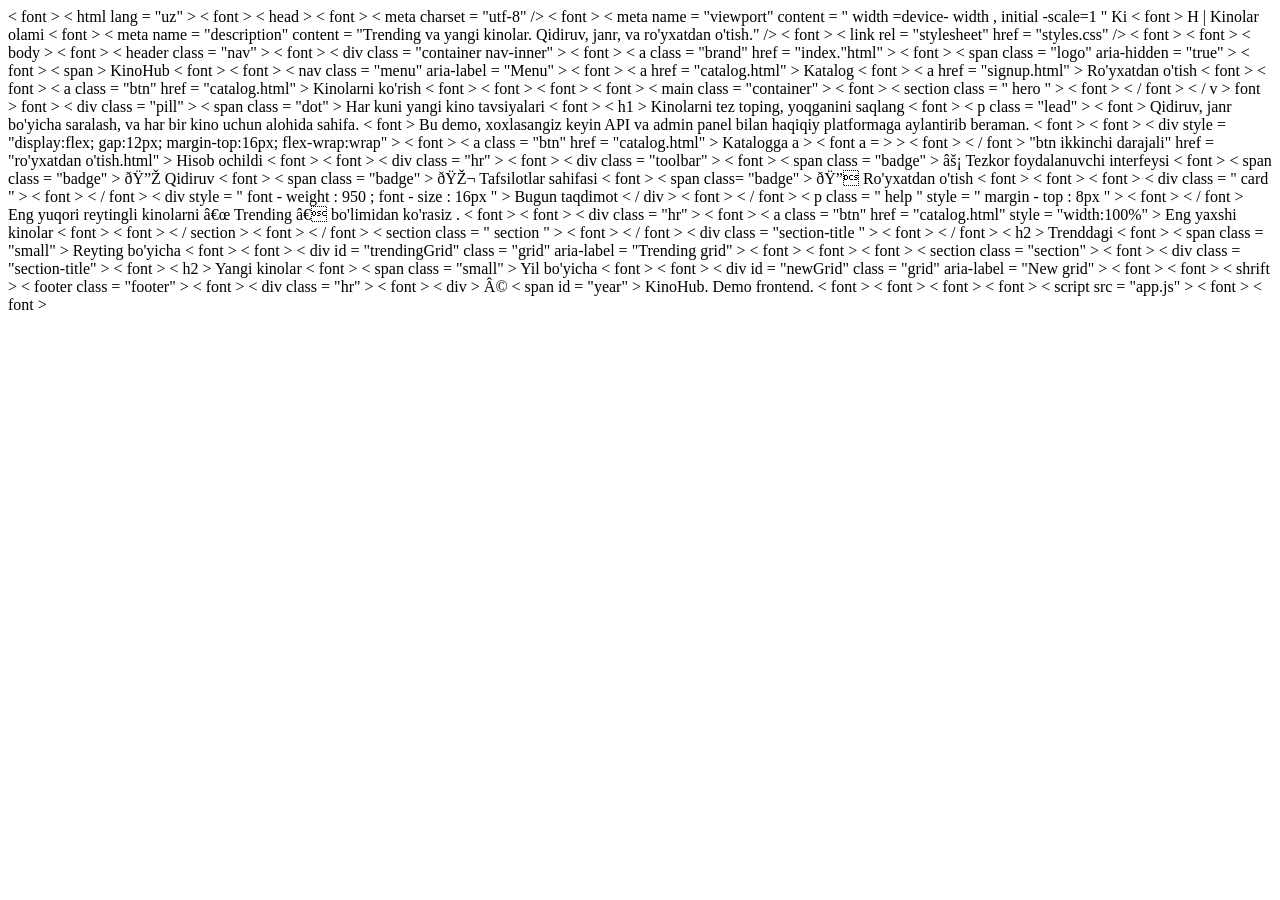
==== index.html @ ac0e9155 "fALJHFljkas" ====
<!doctype html > < font > </ font > 
< html  lang = "uz" > < font > </ font > 
< head > < font > </ font > 
  < meta  charset = "utf-8" /> < font > </ font > 
  < meta  name = "viewport"  content = " width =device- width , initial -scale=1 " Ki < font > 
  H | Kinolar olami </ title > < font > </ font > 
  < meta  name = "description"  content = "Trending va yangi kinolar. Qidiruv, janr, va ro'yxatdan o'tish." /> < font > </ font > 
  < link  rel = "stylesheet"  href = "styles.css" /> < font > </ font > 
</ head > < font > </ font > 
< body > < font > </ font > 
  < header  class = "nav" > < font > </ font > 
    < div  class = "container nav-inner" > < font > </ font > 
      < a  class = "brand"  href = "index."html" > < font > </ font > 
        < span  class = "logo"  aria-hidden = "true" > </ span > < font > </ font > 
        < span > KinoHub </ span> < font > </ font > 
      </ a > < font > </ font > 
      < nav  class = "menu"  aria-label = "Menu" > < font > </ font > 
        < a  href = "catalog.html" > Katalog </ a > < font > </ font > 
        < a  href = "signup.html" > Ro'yxatdan o'tish </ a > < font > </ font > 
      </ nav > < font > </ font > 
      < a  class = "btn"  href = "catalog.html" > Kinolarni ko'rish </ a > < font > </ font > 
    </ div > < font > </ font > 
  </ header > < font > </ font > 
< font > </ font > 
  < main  class = "container" > < font > </ font > 
    < section  class = " hero " > < font > < 
      /  font > < / v > 
        font > </v> font > < div  class = "pill" > < span  class = "dot" > </ span > Har kuni yangi kino tavsiyalari </ div > < font > </ font > 
        < h1 > Kinolarni tez toping, yoqganini saqlang </ h1 > < font > </.font > 
        < p  class = "lead" > < font > </ font > 
          Qidiruv, janr bo'yicha saralash, va har bir kino uchun alohida sahifa. < font > </ font > 
          Bu demo, xoxlasangiz keyin API va admin panel bilan haqiqiy platformaga aylantirib beraman. < font > </ font > 
        </ p > < font > </ font > 
        < div  style = "display:flex; gap:12px; margin-top:16px; flex-wrap:wrap" > < font > </ font > 
          < a  class = "btn"  href = "catalog.html" > Katalogga a > < font a = > > < font > 
          < /  font > "btn ikkinchi darajali"  href = "ro'yxatdan o'tish.html" > Hisob ochildi </ a > < font > </ font > 
        </ div > < font > </ font > 
        < div  class = "hr" > </ div > < font > </ font > 
        < div  class = "toolbar" > < font > </ font > 
          < span  class = "badge" > ⚡ Tezkor foydalanuvchi interfeysi </ span > < font > </ font > 
          < span  class = "badge" > 🔎 Qidiruv </ span > < font > </ font > 
          < span  class = "badge" > 🎬 Tafsilotlar sahifasi </ span > < font > </ font > 
          < span  class= "badge" > 🔐 Ro'yxatdan o'tish </span > < font > </ font > </ div > < font > </ font > < font > </ font > < div class = " card " > < font > 
        < / font > < div style = " 
      font - weight : 950 
; font - size : 16px " > Bugun 
      taqdimot < / div > < font >  < / font > < p class = " help " style = " margin - top : 8px " > < font > < / font > Eng yuqori reytingli kinolarni “ Trending ” bo'limidan ko'rasiz 
          . < font > </ font > </ p > < font > </ font > < div class = "hr" > </ div > < font > </ font > < a class = "btn" href = "catalog.html" style = "width:100%" > Eng yaxshi kinolar </ a > < font > </ font > </ div > < font > </ font > < / section > < font > < / font > < section class = " section " > < font > < / font > < div class = "section-title " > < font > < / font > < h2 >
         
          
        
         
           
      
    

     
       
        Trenddagi </ h2 > < font > </ font > 
        < span  class = "small" > Reyting bo'yicha </ span > < font > </ font > 
      </ div > < font > </ font > 
      < div  id = "trendingGrid"  class = "grid"  aria-label = "Trending grid" > </ div > < font > </ font > 
    </ section > < font > </ font > 
< font > </ font > 
    < section  class = "section" > < font > </ font > 
      < div  class = "section-title" > < font > </ font > 
        < h2 > Yangi kinolar </ h2 > < font > </ font > 
        < span  class = "small" > Yil bo'yicha </ span > < font > </ font > 
      </ div > < font > </ font > 
      < div  id = "newGrid"  class = "grid"  aria-label = "New grid" > </ div > < font > </ font > 
    </ section > < font > </ font > 
< shrift > </ shrift > 
    < footer  <ai=171>class = "footer" > < font > </ font > 
      < div  class = "hr" > </div > < font > </ font > 
      < div > © < span  id = "year" > </ span > KinoHub. Demo frontend. </ div > < font > </ font > 
    </ footer > < font > </ font > 
  </ main > < font > </ font > 
< font > </ font > 
  < script  src = "app.js" > </ script > < font > </ font > 
</ body > < font > </ font > 
</ html >
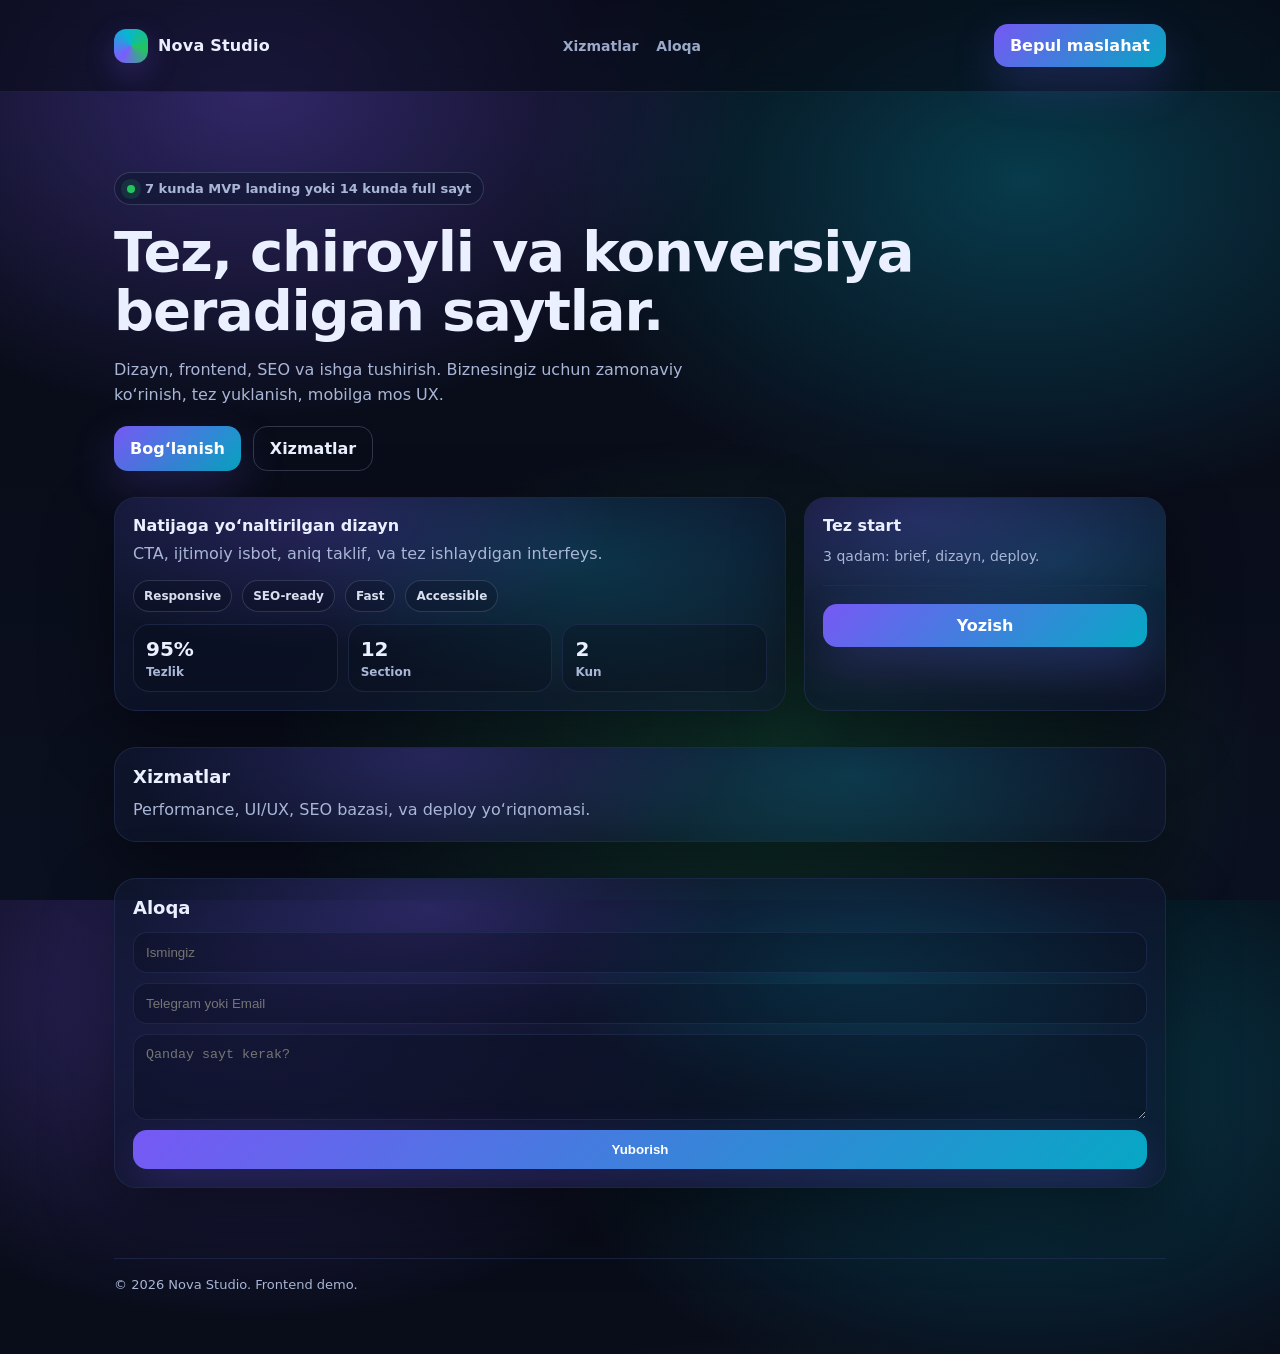
==== commit c0303b24: "sadkhgsdfa" ====
--- a/index.html
+++ b/index.html
@@ -1,81 +1,249 @@
-<!doctype html > < font > </ font > 
-< html  lang = "uz" > < font > </ font > 
-< head > < font > </ font > 
-  < meta  charset = "utf-8" /> < font > </ font > 
-  < meta  name = "viewport"  content = " width =device- width , initial -scale=1 " Ki < font > 
-  H | Kinolar olami </ title > < font > </ font > 
-  < meta  name = "description"  content = "Trending va yangi kinolar. Qidiruv, janr, va ro'yxatdan o'tish." /> < font > </ font > 
-  < link  rel = "stylesheet"  href = "styles.css" /> < font > </ font > 
-</ head > < font > </ font > 
-< body > < font > </ font > 
-  < header  class = "nav" > < font > </ font > 
-    < div  class = "container nav-inner" > < font > </ font > 
-      < a  class = "brand"  href = "index."html" > < font > </ font > 
-        < span  class = "logo"  aria-hidden = "true" > </ span > < font > </ font > 
-        < span > KinoHub </ span> < font > </ font > 
-      </ a > < font > </ font > 
-      < nav  class = "menu"  aria-label = "Menu" > < font > </ font > 
-        < a  href = "catalog.html" > Katalog </ a > < font > </ font > 
-        < a  href = "signup.html" > Ro'yxatdan o'tish </ a > < font > </ font > 
-      </ nav > < font > </ font > 
-      < a  class = "btn"  href = "catalog.html" > Kinolarni ko'rish </ a > < font > </ font > 
-    </ div > < font > </ font > 
-  </ header > < font > </ font > 
-< font > </ font > 
-  < main  class = "container" > < font > </ font > 
-    < section  class = " hero " > < font > < 
-      /  font > < / v > 
-        font > </v> font > < div  class = "pill" > < span  class = "dot" > </ span > Har kuni yangi kino tavsiyalari </ div > < font > </ font > 
-        < h1 > Kinolarni tez toping, yoqganini saqlang </ h1 > < font > </.font > 
-        < p  class = "lead" > < font > </ font > 
-          Qidiruv, janr bo'yicha saralash, va har bir kino uchun alohida sahifa. < font > </ font > 
-          Bu demo, xoxlasangiz keyin API va admin panel bilan haqiqiy platformaga aylantirib beraman. < font > </ font > 
-        </ p > < font > </ font > 
-        < div  style = "display:flex; gap:12px; margin-top:16px; flex-wrap:wrap" > < font > </ font > 
-          < a  class = "btn"  href = "catalog.html" > Katalogga a > < font a = > > < font > 
-          < /  font > "btn ikkinchi darajali"  href = "ro'yxatdan o'tish.html" > Hisob ochildi </ a > < font > </ font > 
-        </ div > < font > </ font > 
-        < div  class = "hr" > </ div > < font > </ font > 
-        < div  class = "toolbar" > < font > </ font > 
-          < span  class = "badge" > ⚡ Tezkor foydalanuvchi interfeysi </ span > < font > </ font > 
-          < span  class = "badge" > 🔎 Qidiruv </ span > < font > </ font > 
-          < span  class = "badge" > 🎬 Tafsilotlar sahifasi </ span > < font > </ font > 
-          < span  class= "badge" > 🔐 Ro'yxatdan o'tish </span > < font > </ font > </ div > < font > </ font > < font > </ font > < div class = " card " > < font > 
-        < / font > < div style = " 
-      font - weight : 950 
-; font - size : 16px " > Bugun 
-      taqdimot < / div > < font >  < / font > < p class = " help " style = " margin - top : 8px " > < font > < / font > Eng yuqori reytingli kinolarni “ Trending ” bo'limidan ko'rasiz 
-          . < font > </ font > </ p > < font > </ font > < div class = "hr" > </ div > < font > </ font > < a class = "btn" href = "catalog.html" style = "width:100%" > Eng yaxshi kinolar </ a > < font > </ font > </ div > < font > </ font > < / section > < font > < / font > < section class = " section " > < font > < / font > < div class = "section-title " > < font > < / font > < h2 >
-         
-          
-        
-         
-           
-      
-    
-
-     
-       
-        Trenddagi </ h2 > < font > </ font > 
-        < span  class = "small" > Reyting bo'yicha </ span > < font > </ font > 
-      </ div > < font > </ font > 
-      < div  id = "trendingGrid"  class = "grid"  aria-label = "Trending grid" > </ div > < font > </ font > 
-    </ section > < font > </ font > 
-< font > </ font > 
-    < section  class = "section" > < font > </ font > 
-      < div  class = "section-title" > < font > </ font > 
-        < h2 > Yangi kinolar </ h2 > < font > </ font > 
-        < span  class = "small" > Yil bo'yicha </ span > < font > </ font > 
-      </ div > < font > </ font > 
-      < div  id = "newGrid"  class = "grid"  aria-label = "New grid" > </ div > < font > </ font > 
-    </ section > < font > </ font > 
-< shrift > </ shrift > 
-    < footer  <ai=171>class = "footer" > < font > </ font > 
-      < div  class = "hr" > </div > < font > </ font > 
-      < div > © < span  id = "year" > </ span > KinoHub. Demo frontend. </ div > < font > </ font > 
-    </ footer > < font > </ font > 
-  </ main > < font > </ font > 
-< font > </ font > 
-  < script  src = "app.js" > </ script > < font > </ font > 
-</ body > < font > </ font > 
-</ html >+<!doctype html>
+<html lang="uz">
+<head>
+  <meta charset="utf-8" />
+  <meta name="viewport" content="width=device-width, initial-scale=1" />
+  <title>Nova Studio | Zamonaviy saytlar va brend dizayn</title>
+  <meta name="description" content="Tez, chiroyli va konversiya beradigan saytlar. Dizayn, frontend, SEO va launch." />
+
+  <style>
+    :root{
+      --bg:#0b1020;
+      --card:#0f1730cc;
+      --text:#eaf0ff;
+      --muted:#a9b6d6;
+      --line:#243155;
+      --a:#7c5cff;
+      --b:#22c55e;
+      --c:#06b6d4;
+      --shadow: 0 24px 70px rgba(0,0,0,.45);
+    }
+    *{box-sizing:border-box}
+    html,body{height:100%}
+    body{
+      margin:0;
+      font-family: ui-sans-serif, system-ui, -apple-system, Segoe UI, Roboto, Arial;
+      color:var(--text);
+      background:
+        radial-gradient(900px 600px at 20% 10%, rgba(124,92,255,.35), transparent 55%),
+        radial-gradient(900px 600px at 80% 20%, rgba(6,182,212,.28), transparent 55%),
+        radial-gradient(900px 600px at 60% 85%, rgba(34,197,94,.22), transparent 55%),
+        linear-gradient(180deg, #070a14, var(--bg));
+      overflow-x:hidden;
+    }
+    a{color:inherit; text-decoration:none}
+    .container{max-width:1100px; margin:0 auto; padding:24px}
+    .nav{
+      position:sticky; top:0; z-index:10;
+      backdrop-filter: blur(14px);
+      background: rgba(7,10,20,.55);
+      border-bottom:1px solid rgba(36,49,85,.55);
+    }
+    .nav-inner{display:flex; align-items:center; justify-content:space-between; gap:16px}
+    .brand{display:flex; align-items:center; gap:10px; font-weight:700; letter-spacing:.2px}
+    .logo{
+      width:34px; height:34px; border-radius:12px;
+      background: conic-gradient(from 220deg, var(--a), var(--c), var(--b), var(--a));
+      box-shadow: 0 10px 30px rgba(124,92,255,.25);
+    }
+    .menu{display:flex; gap:18px; align-items:center; color:var(--muted); font-weight:600; font-size:14px}
+    .menu a{opacity:.92}
+    .menu a:hover{color:var(--text)}
+    .btn{
+      display:inline-flex; align-items:center; justify-content:center;
+      padding:12px 16px; border-radius:14px;
+      background: linear-gradient(135deg, rgba(124,92,255,.95), rgba(6,182,212,.9));
+      color:white; font-weight:800; border:0;
+      box-shadow: 0 18px 45px rgba(124,92,255,.22);
+      cursor:pointer;
+      transition: transform .18s ease, filter .18s ease;
+    }
+    .btn:hover{transform: translateY(-1px); filter:brightness(1.08)}
+    .btn.secondary{
+      background: transparent;
+      border:1px solid rgba(169,182,214,.25);
+      box-shadow:none;
+      color:var(--text);
+    }
+    .hero{padding:56px 0 26px}
+    .pill{
+      display:inline-flex; gap:10px; align-items:center;
+      border:1px solid rgba(169,182,214,.22);
+      padding:8px 12px; border-radius:999px;
+      background: rgba(15,23,48,.55);
+      color:var(--muted);
+      font-weight:700; font-size:13px;
+    }
+    .dot{width:8px; height:8px; border-radius:999px; background:var(--b); box-shadow:0 0 0 6px rgba(34,197,94,.14)}
+    h1{margin:18px 0 12px; font-size:clamp(34px, 5vw, 56px); line-height:1.05; letter-spacing:-1.2px;}
+    .lead{max-width:58ch; color:var(--muted); font-size:16px; line-height:1.6}
+    .hero-grid{
+      margin-top:26px;
+      display:grid; gap:18px;
+      grid-template-columns: 1.3fr .7fr;
+      align-items:stretch;
+    }
+    .card{
+      background: linear-gradient(180deg, rgba(15,23,48,.78), rgba(15,23,48,.52));
+      border:1px solid rgba(36,49,85,.65);
+      border-radius:22px;
+      padding:18px;
+      box-shadow: var(--shadow);
+      position:relative;
+      overflow:hidden;
+    }
+    .card:before{
+      content:"";
+      position:absolute; inset:-2px;
+      background: radial-gradient(500px 220px at 30% 10%, rgba(124,92,255,.22), transparent 60%),
+                  radial-gradient(500px 220px at 70% 30%, rgba(6,182,212,.18), transparent 60%);
+      pointer-events:none;
+    }
+    .card > *{position:relative}
+    .kpi{display:grid; grid-template-columns: repeat(3, 1fr); gap:10px; margin-top:12px}
+    .kpi .mini{
+      border:1px solid rgba(36,49,85,.65);
+      border-radius:16px;
+      padding:12px;
+      background: rgba(7,10,20,.25);
+    }
+    .num{font-size:20px; font-weight:900}
+    .lbl{font-size:12px; color:var(--muted); font-weight:700; margin-top:4px}
+    .stack{display:flex; flex-wrap:wrap; gap:10px; margin-top:14px}
+    .tag{
+      font-size:12px; font-weight:800;
+      color: rgba(234,240,255,.92);
+      padding:8px 10px;
+      border-radius:999px;
+      border:1px solid rgba(169,182,214,.20);
+      background: rgba(7,10,20,.25);
+    }
+    .hr{height:1px; background: rgba(36,49,85,.65); margin:18px 0}
+    @media (max-width: 900px){
+      .hero-grid{grid-template-columns: 1fr}
+      .menu{display:none}
+    }
+  </style>
+</head>
+
+<body>
+  <header class="nav">
+    <div class="container nav-inner">
+      <div class="brand">
+        <div class="logo" aria-hidden="true"></div>
+        <div>Nova Studio</div>
+      </div>
+      <nav class="menu" aria-label="Asosiy menyu">
+        <a href="#xizmatlar">Xizmatlar</a>
+        <a href="#aloqa">Aloqa</a>
+      </nav>
+      <a class="btn" href="#aloqa">Bepul maslahat</a>
+    </div>
+  </header>
+
+  <main class="container">
+    <section class="hero">
+      <div class="pill"><span class="dot"></span> 7 kunda MVP landing yoki 14 kunda full sayt</div>
+      <h1>Tez, chiroyli va konversiya beradigan saytlar.</h1>
+      <p class="lead">
+        Dizayn, frontend, SEO va ishga tushirish. Biznesingiz uchun zamonaviy ko‘rinish, tez yuklanish, mobilga mos UX.
+      </p>
+
+      <div style="display:flex; gap:12px; margin-top:18px; flex-wrap:wrap">
+        <a class="btn" href="#aloqa">Bog‘lanish</a>
+        <a class="btn secondary" href="#xizmatlar">Xizmatlar</a>
+      </div>
+
+      <div class="hero-grid">
+        <div class="card">
+          <div style="font-weight:900; font-size:16px">Natijaga yo‘naltirilgan dizayn</div>
+          <div style="color:var(--muted); margin-top:6px; line-height:1.6">
+            CTA, ijtimoiy isbot, aniq taklif, va tez ishlaydigan interfeys.
+          </div>
+
+          <div class="stack">
+            <span class="tag">Responsive</span>
+            <span class="tag">SEO-ready</span>
+            <span class="tag">Fast</span>
+            <span class="tag">Accessible</span>
+          </div>
+
+          <div class="kpi" aria-label="KPI">
+            <div class="mini"><div class="num" id="kpi1">0%</div><div class="lbl">Tezlik</div></div>
+            <div class="mini"><div class="num" id="kpi2">0</div><div class="lbl">Section</div></div>
+            <div class="mini"><div class="num" id="kpi3">0</div><div class="lbl">Kun</div></div>
+          </div>
+        </div>
+
+        <div class="card">
+          <div style="font-weight:900; font-size:16px">Tez start</div>
+          <p style="margin:10px 0 0; color:var(--muted); line-height:1.6; font-size:14px">
+            3 qadam: brief, dizayn, deploy.
+          </p>
+          <div class="hr"></div>
+          <a class="btn" href="#aloqa" style="width:100%">Yozish</a>
+          <div id="toast" style="display:none; color:var(--muted); font-weight:800; margin-top:10px"></div>
+        </div>
+      </div>
+    </section>
+
+    <section id="xizmatlar" style="padding:10px 0 26px">
+      <div class="card">
+        <div style="font-weight:900; font-size:18px">Xizmatlar</div>
+        <p style="color:var(--muted); line-height:1.6; margin:10px 0 0">
+          Performance, UI/UX, SEO bazasi, va deploy yo‘riqnomasi.
+        </p>
+      </div>
+    </section>
+
+    <section id="aloqa" style="padding:10px 0 26px">
+      <div class="card">
+        <div style="font-weight:900; font-size:18px">Aloqa</div>
+        <form style="margin-top:14px; display:grid; gap:10px" onsubmit="return handleSubmit(event)">
+          <input required name="name" placeholder="Ismingiz"
+            style="padding:12px; border-radius:14px; border:1px solid rgba(36,49,85,.65); background:rgba(7,10,20,.25); color:var(--text)">
+          <input required name="contact" placeholder="Telegram yoki Email"
+            style="padding:12px; border-radius:14px; border:1px solid rgba(36,49,85,.65); background:rgba(7,10,20,.25); color:var(--text)">
+          <textarea required name="msg" rows="4" placeholder="Qanday sayt kerak?"
+            style="padding:12px; border-radius:14px; border:1px solid rgba(36,49,85,.65); background:rgba(7,10,20,.25); color:var(--text)"></textarea>
+          <button class="btn" type="submit">Yuborish</button>
+        </form>
+      </div>
+    </section>
+
+    <footer style="padding:26px 0 38px; color:var(--muted); font-size:13px">
+      <div class="hr"></div>
+      <div>© <span id="year"></span> Nova Studio. Frontend demo.</div>
+    </footer>
+  </main>
+
+  <script>
+    document.getElementById("year").textContent = new Date().getFullYear();
+
+    function animateNumber(el, to, suffix="", ms=900){
+      const start = performance.now();
+      const from = 0;
+      function tick(t){
+        const p = Math.min(1, (t-start)/ms);
+        const val = Math.round(from + (to-from)*p);
+        el.textContent = val + suffix;
+        if(p < 1) requestAnimationFrame(tick);
+      }
+      requestAnimationFrame(tick);
+    }
+    animateNumber(document.getElementById("kpi1"), 95, "%");
+    animateNumber(document.getElementById("kpi2"), 12, "");
+    animateNumber(document.getElementById("kpi3"), 2, "");
+
+    function handleSubmit(e){
+      e.preventDefault();
+      const toast = document.getElementById("toast");
+      toast.style.display = "block";
+      toast.textContent = "Qabul qilindi. (Demo) Keyin backend/API ulaymiz.";
+      setTimeout(() => toast.style.display = "none", 2600);
+      e.target.reset();
+      return false;
+    }
+  </script>
+</body>
+</html>
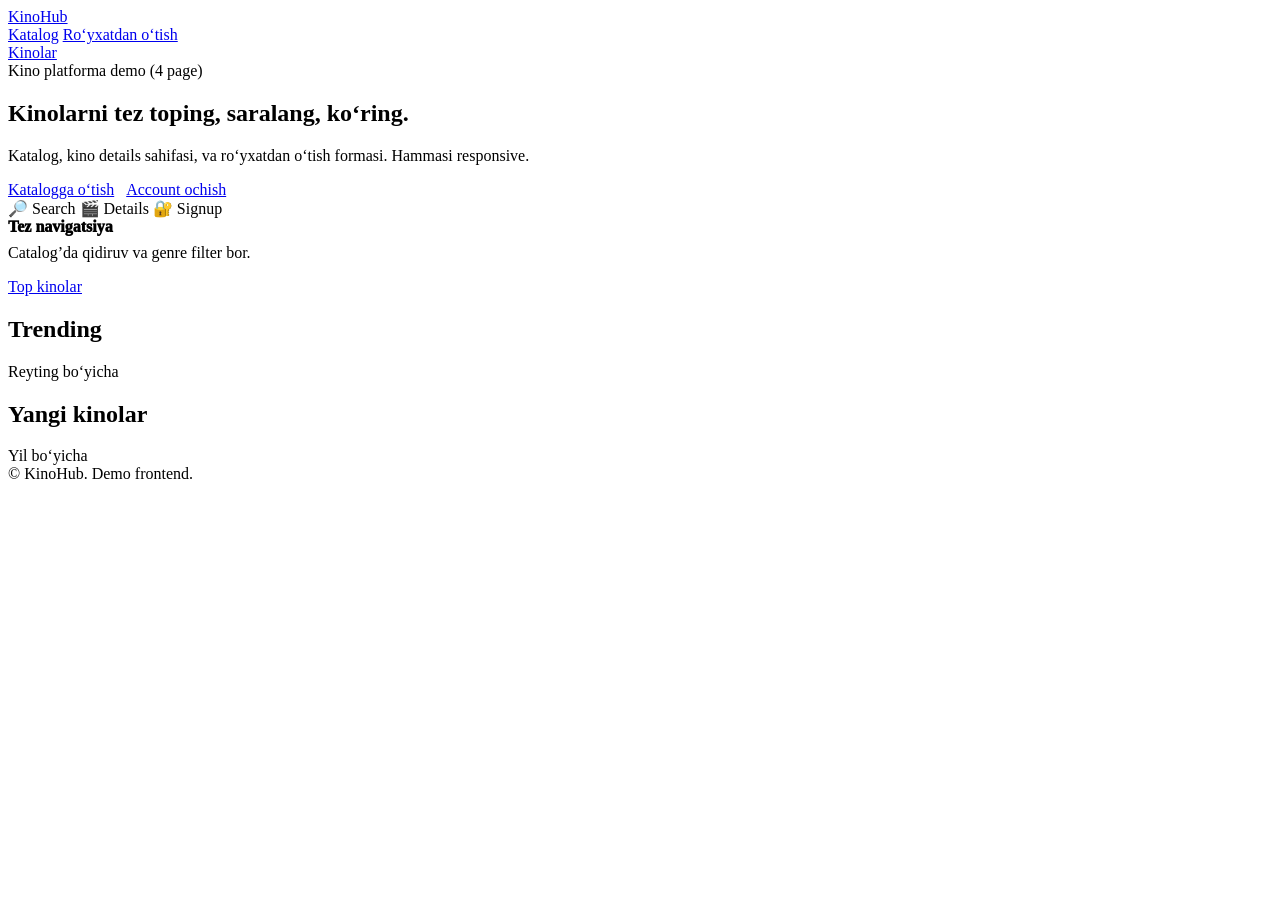
==== commit b846cbd4: "sdljhfjsa" ====
--- a/index.html
+++ b/index.html
@@ -3,247 +3,73 @@
 <head>
   <meta charset="utf-8" />
   <meta name="viewport" content="width=device-width, initial-scale=1" />
-  <title>Nova Studio | Zamonaviy saytlar va brend dizayn</title>
-  <meta name="description" content="Tez, chiroyli va konversiya beradigan saytlar. Dizayn, frontend, SEO va launch." />
-
-  <style>
-    :root{
-      --bg:#0b1020;
-      --card:#0f1730cc;
-      --text:#eaf0ff;
-      --muted:#a9b6d6;
-      --line:#243155;
-      --a:#7c5cff;
-      --b:#22c55e;
-      --c:#06b6d4;
-      --shadow: 0 24px 70px rgba(0,0,0,.45);
-    }
-    *{box-sizing:border-box}
-    html,body{height:100%}
-    body{
-      margin:0;
-      font-family: ui-sans-serif, system-ui, -apple-system, Segoe UI, Roboto, Arial;
-      color:var(--text);
-      background:
-        radial-gradient(900px 600px at 20% 10%, rgba(124,92,255,.35), transparent 55%),
-        radial-gradient(900px 600px at 80% 20%, rgba(6,182,212,.28), transparent 55%),
-        radial-gradient(900px 600px at 60% 85%, rgba(34,197,94,.22), transparent 55%),
-        linear-gradient(180deg, #070a14, var(--bg));
-      overflow-x:hidden;
-    }
-    a{color:inherit; text-decoration:none}
-    .container{max-width:1100px; margin:0 auto; padding:24px}
-    .nav{
-      position:sticky; top:0; z-index:10;
-      backdrop-filter: blur(14px);
-      background: rgba(7,10,20,.55);
-      border-bottom:1px solid rgba(36,49,85,.55);
-    }
-    .nav-inner{display:flex; align-items:center; justify-content:space-between; gap:16px}
-    .brand{display:flex; align-items:center; gap:10px; font-weight:700; letter-spacing:.2px}
-    .logo{
-      width:34px; height:34px; border-radius:12px;
-      background: conic-gradient(from 220deg, var(--a), var(--c), var(--b), var(--a));
-      box-shadow: 0 10px 30px rgba(124,92,255,.25);
-    }
-    .menu{display:flex; gap:18px; align-items:center; color:var(--muted); font-weight:600; font-size:14px}
-    .menu a{opacity:.92}
-    .menu a:hover{color:var(--text)}
-    .btn{
-      display:inline-flex; align-items:center; justify-content:center;
-      padding:12px 16px; border-radius:14px;
-      background: linear-gradient(135deg, rgba(124,92,255,.95), rgba(6,182,212,.9));
-      color:white; font-weight:800; border:0;
-      box-shadow: 0 18px 45px rgba(124,92,255,.22);
-      cursor:pointer;
-      transition: transform .18s ease, filter .18s ease;
-    }
-    .btn:hover{transform: translateY(-1px); filter:brightness(1.08)}
-    .btn.secondary{
-      background: transparent;
-      border:1px solid rgba(169,182,214,.25);
-      box-shadow:none;
-      color:var(--text);
-    }
-    .hero{padding:56px 0 26px}
-    .pill{
-      display:inline-flex; gap:10px; align-items:center;
-      border:1px solid rgba(169,182,214,.22);
-      padding:8px 12px; border-radius:999px;
-      background: rgba(15,23,48,.55);
-      color:var(--muted);
-      font-weight:700; font-size:13px;
-    }
-    .dot{width:8px; height:8px; border-radius:999px; background:var(--b); box-shadow:0 0 0 6px rgba(34,197,94,.14)}
-    h1{margin:18px 0 12px; font-size:clamp(34px, 5vw, 56px); line-height:1.05; letter-spacing:-1.2px;}
-    .lead{max-width:58ch; color:var(--muted); font-size:16px; line-height:1.6}
-    .hero-grid{
-      margin-top:26px;
-      display:grid; gap:18px;
-      grid-template-columns: 1.3fr .7fr;
-      align-items:stretch;
-    }
-    .card{
-      background: linear-gradient(180deg, rgba(15,23,48,.78), rgba(15,23,48,.52));
-      border:1px solid rgba(36,49,85,.65);
-      border-radius:22px;
-      padding:18px;
-      box-shadow: var(--shadow);
-      position:relative;
-      overflow:hidden;
-    }
-    .card:before{
-      content:"";
-      position:absolute; inset:-2px;
-      background: radial-gradient(500px 220px at 30% 10%, rgba(124,92,255,.22), transparent 60%),
-                  radial-gradient(500px 220px at 70% 30%, rgba(6,182,212,.18), transparent 60%);
-      pointer-events:none;
-    }
-    .card > *{position:relative}
-    .kpi{display:grid; grid-template-columns: repeat(3, 1fr); gap:10px; margin-top:12px}
-    .kpi .mini{
-      border:1px solid rgba(36,49,85,.65);
-      border-radius:16px;
-      padding:12px;
-      background: rgba(7,10,20,.25);
-    }
-    .num{font-size:20px; font-weight:900}
-    .lbl{font-size:12px; color:var(--muted); font-weight:700; margin-top:4px}
-    .stack{display:flex; flex-wrap:wrap; gap:10px; margin-top:14px}
-    .tag{
-      font-size:12px; font-weight:800;
-      color: rgba(234,240,255,.92);
-      padding:8px 10px;
-      border-radius:999px;
-      border:1px solid rgba(169,182,214,.20);
-      background: rgba(7,10,20,.25);
-    }
-    .hr{height:1px; background: rgba(36,49,85,.65); margin:18px 0}
-    @media (max-width: 900px){
-      .hero-grid{grid-template-columns: 1fr}
-      .menu{display:none}
-    }
-  </style>
+  <title>KinoHub | Asosiy</title>
+  <meta name="description" content="Trending va yangi kinolar." />
+  <link rel="stylesheet" href="styles.css" />
 </head>
-
 <body>
   <header class="nav">
     <div class="container nav-inner">
-      <div class="brand">
-        <div class="logo" aria-hidden="true"></div>
-        <div>Nova Studio</div>
-      </div>
-      <nav class="menu" aria-label="Asosiy menyu">
-        <a href="#xizmatlar">Xizmatlar</a>
-        <a href="#aloqa">Aloqa</a>
+      <a class="brand" href="index.html">
+        <span class="logo" aria-hidden="true"></span>
+        <span>KinoHub</span>
+      </a>
+      <nav class="menu" aria-label="Menu">
+        <a href="catalog.html">Katalog</a>
+        <a href="signup.html">Ro‘yxatdan o‘tish</a>
       </nav>
-      <a class="btn" href="#aloqa">Bepul maslahat</a>
+      <a class="btn" href="catalog.html">Kinolar</a>
     </div>
   </header>
 
   <main class="container">
     <section class="hero">
-      <div class="pill"><span class="dot"></span> 7 kunda MVP landing yoki 14 kunda full sayt</div>
-      <h1>Tez, chiroyli va konversiya beradigan saytlar.</h1>
-      <p class="lead">
-        Dizayn, frontend, SEO va ishga tushirish. Biznesingiz uchun zamonaviy ko‘rinish, tez yuklanish, mobilga mos UX.
-      </p>
-
-      <div style="display:flex; gap:12px; margin-top:18px; flex-wrap:wrap">
-        <a class="btn" href="#aloqa">Bog‘lanish</a>
-        <a class="btn secondary" href="#xizmatlar">Xizmatlar</a>
+      <div class="card">
+        <div class="pill"><span class="dot"></span> Kino platforma demo (4 page)</div>
+        <h1>Kinolarni tez toping, saralang, ko‘ring.</h1>
+        <p class="lead">Katalog, kino details sahifasi, va ro‘yxatdan o‘tish formasi. Hammasi responsive.</p>
+        <div style="display:flex; gap:12px; margin-top:16px; flex-wrap:wrap">
+          <a class="btn" href="catalog.html">Katalogga o‘tish</a>
+          <a class="btn secondary" href="signup.html">Account ochish</a>
+        </div>
+        <div class="hr"></div>
+        <div class="toolbar">
+          <span class="badge">🔎 Search</span>
+          <span class="badge">🎬 Details</span>
+          <span class="badge">🔐 Signup</span>
+        </div>
       </div>
 
-      <div class="hero-grid">
-        <div class="card">
-          <div style="font-weight:900; font-size:16px">Natijaga yo‘naltirilgan dizayn</div>
-          <div style="color:var(--muted); margin-top:6px; line-height:1.6">
-            CTA, ijtimoiy isbot, aniq taklif, va tez ishlaydigan interfeys.
-          </div>
-
-          <div class="stack">
-            <span class="tag">Responsive</span>
-            <span class="tag">SEO-ready</span>
-            <span class="tag">Fast</span>
-            <span class="tag">Accessible</span>
-          </div>
-
-          <div class="kpi" aria-label="KPI">
-            <div class="mini"><div class="num" id="kpi1">0%</div><div class="lbl">Tezlik</div></div>
-            <div class="mini"><div class="num" id="kpi2">0</div><div class="lbl">Section</div></div>
-            <div class="mini"><div class="num" id="kpi3">0</div><div class="lbl">Kun</div></div>
-          </div>
-        </div>
-
-        <div class="card">
-          <div style="font-weight:900; font-size:16px">Tez start</div>
-          <p style="margin:10px 0 0; color:var(--muted); line-height:1.6; font-size:14px">
-            3 qadam: brief, dizayn, deploy.
-          </p>
-          <div class="hr"></div>
-          <a class="btn" href="#aloqa" style="width:100%">Yozish</a>
-          <div id="toast" style="display:none; color:var(--muted); font-weight:800; margin-top:10px"></div>
-        </div>
+      <div class="card">
+        <div style="font-weight:950; font-size:16px">Tez navigatsiya</div>
+        <p class="help" style="margin-top:8px">Catalog’da qidiruv va genre filter bor.</p>
+        <div class="hr"></div>
+        <a class="btn" href="catalog.html" style="width:100%">Top kinolar</a>
       </div>
     </section>
 
-    <section id="xizmatlar" style="padding:10px 0 26px">
-      <div class="card">
-        <div style="font-weight:900; font-size:18px">Xizmatlar</div>
-        <p style="color:var(--muted); line-height:1.6; margin:10px 0 0">
-          Performance, UI/UX, SEO bazasi, va deploy yo‘riqnomasi.
-        </p>
+    <section class="section">
+      <div class="section-title">
+        <h2>Trending</h2>
+        <span class="small">Reyting bo‘yicha</span>
       </div>
+      <div id="trendingGrid" class="grid"></div>
     </section>
 
-    <section id="aloqa" style="padding:10px 0 26px">
-      <div class="card">
-        <div style="font-weight:900; font-size:18px">Aloqa</div>
-        <form style="margin-top:14px; display:grid; gap:10px" onsubmit="return handleSubmit(event)">
-          <input required name="name" placeholder="Ismingiz"
-            style="padding:12px; border-radius:14px; border:1px solid rgba(36,49,85,.65); background:rgba(7,10,20,.25); color:var(--text)">
-          <input required name="contact" placeholder="Telegram yoki Email"
-            style="padding:12px; border-radius:14px; border:1px solid rgba(36,49,85,.65); background:rgba(7,10,20,.25); color:var(--text)">
-          <textarea required name="msg" rows="4" placeholder="Qanday sayt kerak?"
-            style="padding:12px; border-radius:14px; border:1px solid rgba(36,49,85,.65); background:rgba(7,10,20,.25); color:var(--text)"></textarea>
-          <button class="btn" type="submit">Yuborish</button>
-        </form>
+    <section class="section">
+      <div class="section-title">
+        <h2>Yangi kinolar</h2>
+        <span class="small">Yil bo‘yicha</span>
       </div>
+      <div id="newGrid" class="grid"></div>
     </section>
 
-    <footer style="padding:26px 0 38px; color:var(--muted); font-size:13px">
+    <footer class="footer">
       <div class="hr"></div>
-      <div>© <span id="year"></span> Nova Studio. Frontend demo.</div>
+      <div>© <span id="year"></span> KinoHub. Demo frontend.</div>
     </footer>
   </main>
 
-  <script>
-    document.getElementById("year").textContent = new Date().getFullYear();
-
-    function animateNumber(el, to, suffix="", ms=900){
-      const start = performance.now();
-      const from = 0;
-      function tick(t){
-        const p = Math.min(1, (t-start)/ms);
-        const val = Math.round(from + (to-from)*p);
-        el.textContent = val + suffix;
-        if(p < 1) requestAnimationFrame(tick);
-      }
-      requestAnimationFrame(tick);
-    }
-    animateNumber(document.getElementById("kpi1"), 95, "%");
-    animateNumber(document.getElementById("kpi2"), 12, "");
-    animateNumber(document.getElementById("kpi3"), 2, "");
-
-    function handleSubmit(e){
-      e.preventDefault();
-      const toast = document.getElementById("toast");
-      toast.style.display = "block";
-      toast.textContent = "Qabul qilindi. (Demo) Keyin backend/API ulaymiz.";
-      setTimeout(() => toast.style.display = "none", 2600);
-      e.target.reset();
-      return false;
-    }
-  </script>
+  <script src="app.js"></script>
 </body>
 </html>
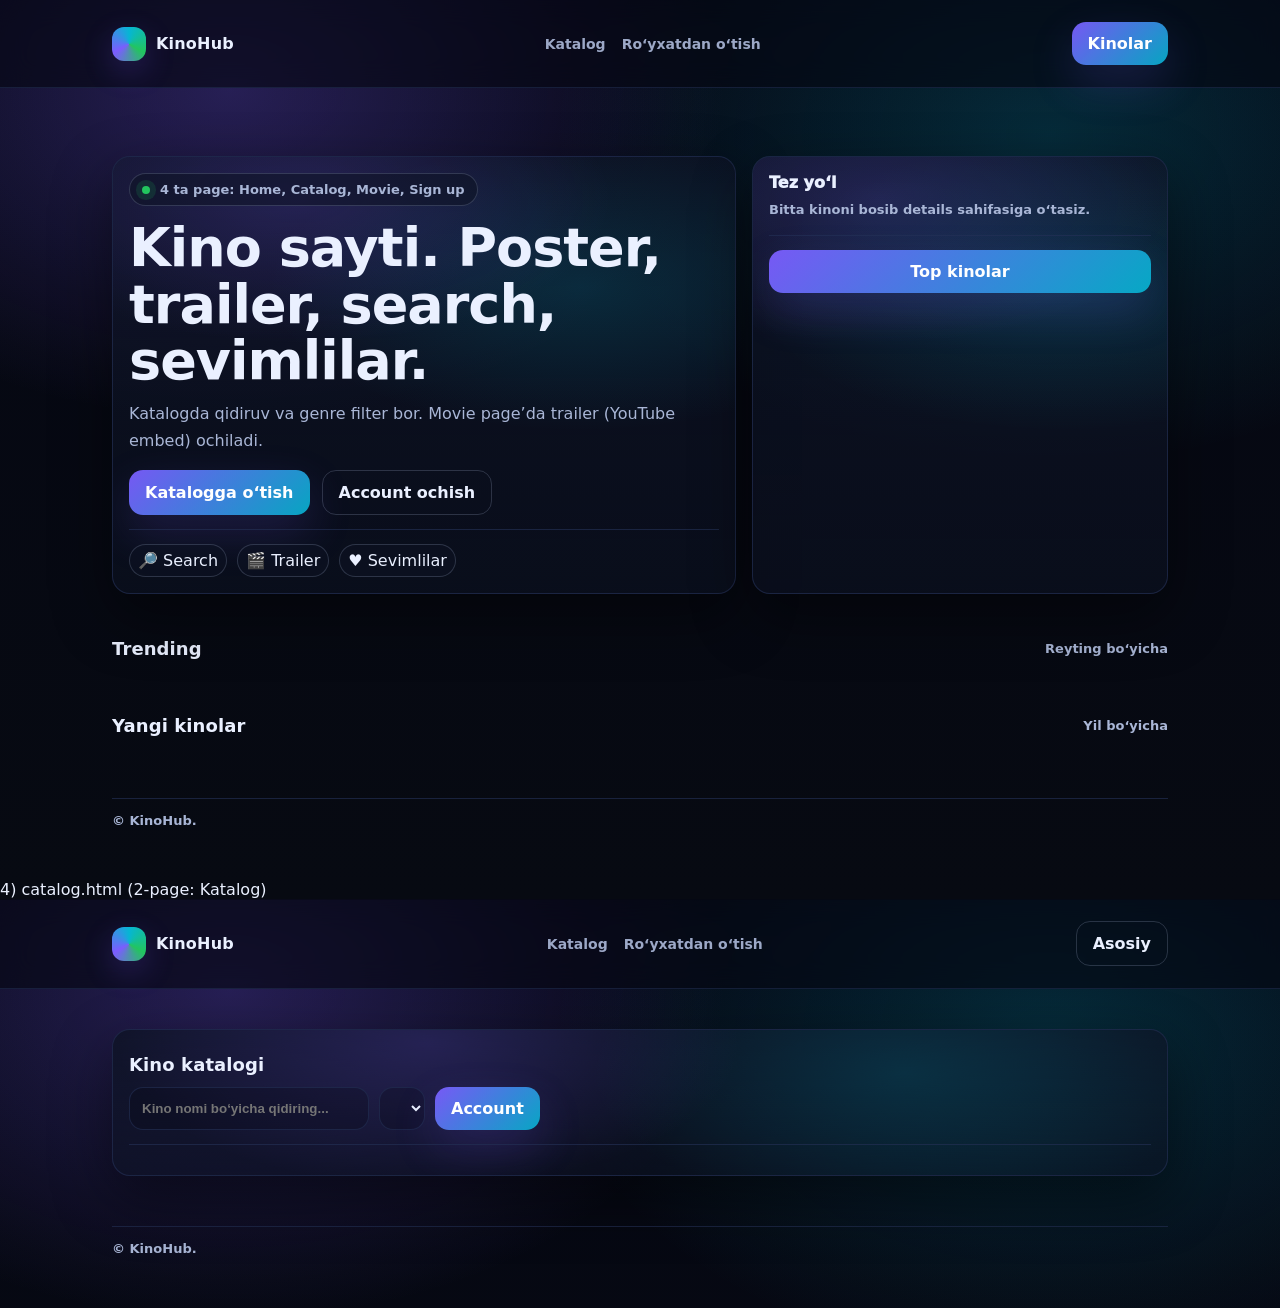
==== commit c02b7a13: "sglkfdjk" ====
--- a/index.html
+++ b/index.html
@@ -25,24 +25,26 @@
   <main class="container">
     <section class="hero">
       <div class="card">
-        <div class="pill"><span class="dot"></span> Kino platforma demo (4 page)</div>
-        <h1>Kinolarni tez toping, saralang, ko‘ring.</h1>
-        <p class="lead">Katalog, kino details sahifasi, va ro‘yxatdan o‘tish formasi. Hammasi responsive.</p>
+        <div class="pill"><span class="dot"></span> 4 ta page: Home, Catalog, Movie, Sign up</div>
+        <h1>Kino sayti. Poster, trailer, search, sevimlilar.</h1>
+        <p class="lead">Katalogda qidiruv va genre filter bor. Movie page’da trailer (YouTube embed) ochiladi.</p>
+
         <div style="display:flex; gap:12px; margin-top:16px; flex-wrap:wrap">
           <a class="btn" href="catalog.html">Katalogga o‘tish</a>
           <a class="btn secondary" href="signup.html">Account ochish</a>
         </div>
+
         <div class="hr"></div>
         <div class="toolbar">
           <span class="badge">🔎 Search</span>
-          <span class="badge">🎬 Details</span>
-          <span class="badge">🔐 Signup</span>
+          <span class="badge">🎬 Trailer</span>
+          <span class="badge">♥ Sevimlilar</span>
         </div>
       </div>
 
       <div class="card">
-        <div style="font-weight:950; font-size:16px">Tez navigatsiya</div>
-        <p class="help" style="margin-top:8px">Catalog’da qidiruv va genre filter bor.</p>
+        <div style="font-weight:950; font-size:16px">Tez yo‘l</div>
+        <p class="help" style="margin-top:8px">Bitta kinoni bosib details sahifasiga o‘tasiz.</p>
         <div class="hr"></div>
         <a class="btn" href="catalog.html" style="width:100%">Top kinolar</a>
       </div>
@@ -66,7 +68,62 @@
 
     <footer class="footer">
       <div class="hr"></div>
-      <div>© <span id="year"></span> KinoHub. Demo frontend.</div>
+      <div>© <span id="year"></span> KinoHub.</div>
+    </footer>
+  </main>
+
+  <script src="app.js"></script>
+</body>
+</html>
+
+
+4) catalog.html (2-page: Katalog)
+<!doctype html>
+<html lang="uz">
+<head>
+  <meta charset="utf-8" />
+  <meta name="viewport" content="width=device-width, initial-scale=1" />
+  <title>KinoHub | Katalog</title>
+  <meta name="description" content="Kinolar katalogi. Qidiruv va genre filter." />
+  <link rel="stylesheet" href="styles.css" />
+</head>
+<body>
+  <header class="nav">
+    <div class="container nav-inner">
+      <a class="brand" href="index.html">
+        <span class="logo" aria-hidden="true"></span>
+        <span>KinoHub</span>
+      </a>
+      <nav class="menu" aria-label="Menu">
+        <a href="catalog.html">Katalog</a>
+        <a href="signup.html">Ro‘yxatdan o‘tish</a>
+      </nav>
+      <a class="btn secondary" href="index.html">Asosiy</a>
+    </div>
+  </header>
+
+  <main class="container">
+    <section class="section">
+      <div class="card">
+        <div class="section-title">
+          <h2>Kino katalogi</h2>
+          <span id="resultCount" class="small"></span>
+        </div>
+
+        <div class="toolbar">
+          <input id="searchInput" class="input" placeholder="Kino nomi bo‘yicha qidiring..." />
+          <select id="genreSelect" aria-label="Genre select"></select>
+          <a class="btn" href="signup.html">Account</a>
+        </div>
+
+        <div class="hr"></div>
+        <div id="catalogGrid" class="grid"></div>
+      </div>
+    </section>
+
+    <footer class="footer">
+      <div class="hr"></div>
+      <div>© <span id="year"></span> KinoHub.</div>
     </footer>
   </main>
 
--- a/styles.css
+++ b/styles.css
@@ -0,0 +1,223 @@
+:root{
+  --bg:#070A12;
+  --panel:#0D1324;
+  --text:#EAF0FF;
+  --muted:#A9B6D6;
+  --line:#243155;
+  --brand:#7C5CFF;
+  --brand2:#06B6D4;
+  --ok:#22C55E;
+  --shadow: 0 22px 60px rgba(0,0,0,.45);
+  --radius:18px;
+}
+
+*{ box-sizing:border-box; }
+html,body{ height:100%; }
+body{
+  margin:0;
+  font-family: ui-sans-serif, system-ui, -apple-system, Segoe UI, Roboto, Arial;
+  color:var(--text);
+  background:
+    radial-gradient(900px 600px at 18% 10%, rgba(124,92,255,.28), transparent 55%),
+    radial-gradient(900px 600px at 82% 15%, rgba(6,182,212,.20), transparent 55%),
+    linear-gradient(180deg, #050713, var(--bg));
+  overflow-x:hidden;
+}
+
+a{ color:inherit; text-decoration:none; }
+.container{ max-width:1100px; margin:0 auto; padding:22px; }
+
+.nav{
+  position:sticky; top:0; z-index:10;
+  backdrop-filter: blur(14px);
+  background: rgba(5,7,19,.62);
+  border-bottom:1px solid rgba(36,49,85,.55);
+}
+.nav-inner{
+  display:flex; align-items:center; justify-content:space-between; gap:14px;
+}
+.brand{
+  display:flex; align-items:center; gap:10px;
+  font-weight:900; letter-spacing:.2px;
+}
+.logo{
+  width:34px; height:34px; border-radius:12px;
+  background: conic-gradient(from 240deg, var(--brand), var(--brand2), var(--ok), var(--brand));
+  box-shadow: 0 10px 30px rgba(124,92,255,.22);
+}
+.menu{
+  display:flex; gap:16px; align-items:center;
+  color:var(--muted); font-weight:700; font-size:14px;
+}
+.menu a{ opacity:.92; }
+.menu a:hover{ color:var(--text); }
+
+.btn{
+  display:inline-flex; align-items:center; justify-content:center;
+  padding:12px 16px; border-radius:14px; border:0;
+  background: linear-gradient(135deg, rgba(124,92,255,.95), rgba(6,182,212,.9));
+  color:white; font-weight:900; cursor:pointer;
+  box-shadow: 0 18px 45px rgba(124,92,255,.18);
+  transition: transform .16s ease, filter .16s ease;
+}
+.btn:hover{ transform: translateY(-1px); filter:brightness(1.06); }
+.btn.secondary{
+  background: transparent;
+  border:1px solid rgba(169,182,214,.22);
+  box-shadow:none;
+  color:var(--text);
+}
+
+.card{
+  background: linear-gradient(180deg, rgba(13,19,36,.82), rgba(13,19,36,.52));
+  border:1px solid rgba(36,49,85,.65);
+  border-radius: var(--radius);
+  padding:16px;
+  box-shadow: var(--shadow);
+  position:relative;
+  overflow:hidden;
+}
+.card:before{
+  content:"";
+  position:absolute; inset:-2px;
+  background:
+    radial-gradient(520px 240px at 30% 10%, rgba(124,92,255,.20), transparent 60%),
+    radial-gradient(520px 240px at 75% 30%, rgba(6,182,212,.16), transparent 60%);
+  pointer-events:none;
+}
+.card > *{ position:relative; }
+
+.hero{
+  padding:46px 0 18px;
+  display:grid;
+  grid-template-columns: 1.2fr .8fr;
+  gap:16px;
+  align-items:stretch;
+}
+.pill{
+  display:inline-flex; gap:10px; align-items:center;
+  border:1px solid rgba(169,182,214,.22);
+  padding:8px 12px; border-radius:999px;
+  background: rgba(13,19,36,.55);
+  color:var(--muted);
+  font-weight:800; font-size:13px;
+}
+.dot{
+  width:8px; height:8px; border-radius:999px;
+  background: var(--ok);
+  box-shadow: 0 0 0 6px rgba(34,197,94,.14);
+}
+h1{
+  margin:14px 0 10px;
+  font-size: clamp(32px, 4.8vw, 54px);
+  line-height: 1.05;
+  letter-spacing: -1px;
+}
+.lead{
+  margin:0;
+  color:var(--muted);
+  line-height:1.7;
+  max-width:60ch;
+}
+
+.section{ padding:18px 0; }
+.section-title{
+  display:flex; align-items:center; justify-content:space-between;
+  gap:12px; margin:8px 0 12px;
+}
+.section-title h2{ margin:0; font-size:18px; letter-spacing:.1px; }
+.small{ color:var(--muted); font-weight:800; font-size:13px; }
+
+.grid{
+  display:grid;
+  grid-template-columns: repeat(4, 1fr);
+  gap:12px;
+}
+
+.movie{
+  border:1px solid rgba(36,49,85,.65);
+  border-radius:16px;
+  overflow:hidden;
+  background: rgba(5,7,19,.18);
+}
+.poster{
+  height:170px;
+  background:
+    radial-gradient(240px 120px at 30% 20%, rgba(124,92,255,.35), transparent 60%),
+    radial-gradient(240px 120px at 70% 30%, rgba(6,182,212,.25), transparent 60%),
+    linear-gradient(180deg, rgba(255,255,255,.08), rgba(255,255,255,0));
+}
+.poster.has-image{
+  background-size:cover;
+  background-position:center;
+}
+.movie-body{ padding:12px; }
+.movie-title{ font-weight:950; }
+.meta{
+  margin-top:6px;
+  display:flex; gap:8px; flex-wrap:wrap;
+  color:var(--muted); font-weight:800; font-size:12px;
+}
+.badge{
+  padding:6px 8px;
+  border-radius:999px;
+  border:1px solid rgba(169,182,214,.22);
+  background: rgba(13,19,36,.55);
+}
+
+.toolbar{ display:flex; gap:10px; flex-wrap:wrap; }
+.input, select{
+  padding:12px 12px;
+  border-radius:14px;
+  border:1px solid rgba(36,49,85,.65);
+  background: rgba(5,7,19,.25);
+  color: var(--text);
+  outline: none;
+  font-weight:800;
+}
+.input{ min-width: 240px; }
+.hr{ height:1px; background: rgba(36,49,85,.65); margin:14px 0; }
+
+.form{ display:grid; gap:10px; margin-top:12px; }
+.help{
+  color:var(--muted);
+  font-weight:800;
+  font-size:13px;
+  line-height:1.6;
+}
+.toast{
+  display:none;
+  margin-top:10px;
+  color:var(--muted);
+  font-weight:900;
+}
+
+.video{
+  position:relative;
+  padding-top:56.25%;
+  border-radius:16px;
+  overflow:hidden;
+  border:1px solid rgba(36,49,85,.65);
+  background: rgba(5,7,19,.25);
+}
+.video iframe{
+  position:absolute; inset:0;
+  width:100%; height:100%;
+}
+
+.footer{
+  padding:18px 0 30px;
+  color:var(--muted);
+  font-weight:800;
+  font-size:13px;
+}
+
+@media (max-width: 920px){
+  .hero{ grid-template-columns: 1fr; }
+  .grid{ grid-template-columns: repeat(2, 1fr); }
+  .menu{ display:none; }
+}
+@media (max-width: 520px){
+  .grid{ grid-template-columns: 1fr; }
+  .input{ width:100%; min-width: unset; }
+}
--- a/styles.css
+++ b/styles.css
@@ -0,0 +1,223 @@
+:root{
+  --bg:#070A12;
+  --panel:#0D1324;
+  --text:#EAF0FF;
+  --muted:#A9B6D6;
+  --line:#243155;
+  --brand:#7C5CFF;
+  --brand2:#06B6D4;
+  --ok:#22C55E;
+  --shadow: 0 22px 60px rgba(0,0,0,.45);
+  --radius:18px;
+}
+
+*{ box-sizing:border-box; }
+html,body{ height:100%; }
+body{
+  margin:0;
+  font-family: ui-sans-serif, system-ui, -apple-system, Segoe UI, Roboto, Arial;
+  color:var(--text);
+  background:
+    radial-gradient(900px 600px at 18% 10%, rgba(124,92,255,.28), transparent 55%),
+    radial-gradient(900px 600px at 82% 15%, rgba(6,182,212,.20), transparent 55%),
+    linear-gradient(180deg, #050713, var(--bg));
+  overflow-x:hidden;
+}
+
+a{ color:inherit; text-decoration:none; }
+.container{ max-width:1100px; margin:0 auto; padding:22px; }
+
+.nav{
+  position:sticky; top:0; z-index:10;
+  backdrop-filter: blur(14px);
+  background: rgba(5,7,19,.62);
+  border-bottom:1px solid rgba(36,49,85,.55);
+}
+.nav-inner{
+  display:flex; align-items:center; justify-content:space-between; gap:14px;
+}
+.brand{
+  display:flex; align-items:center; gap:10px;
+  font-weight:900; letter-spacing:.2px;
+}
+.logo{
+  width:34px; height:34px; border-radius:12px;
+  background: conic-gradient(from 240deg, var(--brand), var(--brand2), var(--ok), var(--brand));
+  box-shadow: 0 10px 30px rgba(124,92,255,.22);
+}
+.menu{
+  display:flex; gap:16px; align-items:center;
+  color:var(--muted); font-weight:700; font-size:14px;
+}
+.menu a{ opacity:.92; }
+.menu a:hover{ color:var(--text); }
+
+.btn{
+  display:inline-flex; align-items:center; justify-content:center;
+  padding:12px 16px; border-radius:14px; border:0;
+  background: linear-gradient(135deg, rgba(124,92,255,.95), rgba(6,182,212,.9));
+  color:white; font-weight:900; cursor:pointer;
+  box-shadow: 0 18px 45px rgba(124,92,255,.18);
+  transition: transform .16s ease, filter .16s ease;
+}
+.btn:hover{ transform: translateY(-1px); filter:brightness(1.06); }
+.btn.secondary{
+  background: transparent;
+  border:1px solid rgba(169,182,214,.22);
+  box-shadow:none;
+  color:var(--text);
+}
+
+.card{
+  background: linear-gradient(180deg, rgba(13,19,36,.82), rgba(13,19,36,.52));
+  border:1px solid rgba(36,49,85,.65);
+  border-radius: var(--radius);
+  padding:16px;
+  box-shadow: var(--shadow);
+  position:relative;
+  overflow:hidden;
+}
+.card:before{
+  content:"";
+  position:absolute; inset:-2px;
+  background:
+    radial-gradient(520px 240px at 30% 10%, rgba(124,92,255,.20), transparent 60%),
+    radial-gradient(520px 240px at 75% 30%, rgba(6,182,212,.16), transparent 60%);
+  pointer-events:none;
+}
+.card > *{ position:relative; }
+
+.hero{
+  padding:46px 0 18px;
+  display:grid;
+  grid-template-columns: 1.2fr .8fr;
+  gap:16px;
+  align-items:stretch;
+}
+.pill{
+  display:inline-flex; gap:10px; align-items:center;
+  border:1px solid rgba(169,182,214,.22);
+  padding:8px 12px; border-radius:999px;
+  background: rgba(13,19,36,.55);
+  color:var(--muted);
+  font-weight:800; font-size:13px;
+}
+.dot{
+  width:8px; height:8px; border-radius:999px;
+  background: var(--ok);
+  box-shadow: 0 0 0 6px rgba(34,197,94,.14);
+}
+h1{
+  margin:14px 0 10px;
+  font-size: clamp(32px, 4.8vw, 54px);
+  line-height: 1.05;
+  letter-spacing: -1px;
+}
+.lead{
+  margin:0;
+  color:var(--muted);
+  line-height:1.7;
+  max-width:60ch;
+}
+
+.section{ padding:18px 0; }
+.section-title{
+  display:flex; align-items:center; justify-content:space-between;
+  gap:12px; margin:8px 0 12px;
+}
+.section-title h2{ margin:0; font-size:18px; letter-spacing:.1px; }
+.small{ color:var(--muted); font-weight:800; font-size:13px; }
+
+.grid{
+  display:grid;
+  grid-template-columns: repeat(4, 1fr);
+  gap:12px;
+}
+
+.movie{
+  border:1px solid rgba(36,49,85,.65);
+  border-radius:16px;
+  overflow:hidden;
+  background: rgba(5,7,19,.18);
+}
+.poster{
+  height:170px;
+  background:
+    radial-gradient(240px 120px at 30% 20%, rgba(124,92,255,.35), transparent 60%),
+    radial-gradient(240px 120px at 70% 30%, rgba(6,182,212,.25), transparent 60%),
+    linear-gradient(180deg, rgba(255,255,255,.08), rgba(255,255,255,0));
+}
+.poster.has-image{
+  background-size:cover;
+  background-position:center;
+}
+.movie-body{ padding:12px; }
+.movie-title{ font-weight:950; }
+.meta{
+  margin-top:6px;
+  display:flex; gap:8px; flex-wrap:wrap;
+  color:var(--muted); font-weight:800; font-size:12px;
+}
+.badge{
+  padding:6px 8px;
+  border-radius:999px;
+  border:1px solid rgba(169,182,214,.22);
+  background: rgba(13,19,36,.55);
+}
+
+.toolbar{ display:flex; gap:10px; flex-wrap:wrap; }
+.input, select{
+  padding:12px 12px;
+  border-radius:14px;
+  border:1px solid rgba(36,49,85,.65);
+  background: rgba(5,7,19,.25);
+  color: var(--text);
+  outline: none;
+  font-weight:800;
+}
+.input{ min-width: 240px; }
+.hr{ height:1px; background: rgba(36,49,85,.65); margin:14px 0; }
+
+.form{ display:grid; gap:10px; margin-top:12px; }
+.help{
+  color:var(--muted);
+  font-weight:800;
+  font-size:13px;
+  line-height:1.6;
+}
+.toast{
+  display:none;
+  margin-top:10px;
+  color:var(--muted);
+  font-weight:900;
+}
+
+.video{
+  position:relative;
+  padding-top:56.25%;
+  border-radius:16px;
+  overflow:hidden;
+  border:1px solid rgba(36,49,85,.65);
+  background: rgba(5,7,19,.25);
+}
+.video iframe{
+  position:absolute; inset:0;
+  width:100%; height:100%;
+}
+
+.footer{
+  padding:18px 0 30px;
+  color:var(--muted);
+  font-weight:800;
+  font-size:13px;
+}
+
+@media (max-width: 920px){
+  .hero{ grid-template-columns: 1fr; }
+  .grid{ grid-template-columns: repeat(2, 1fr); }
+  .menu{ display:none; }
+}
+@media (max-width: 520px){
+  .grid{ grid-template-columns: 1fr; }
+  .input{ width:100%; min-width: unset; }
+}
